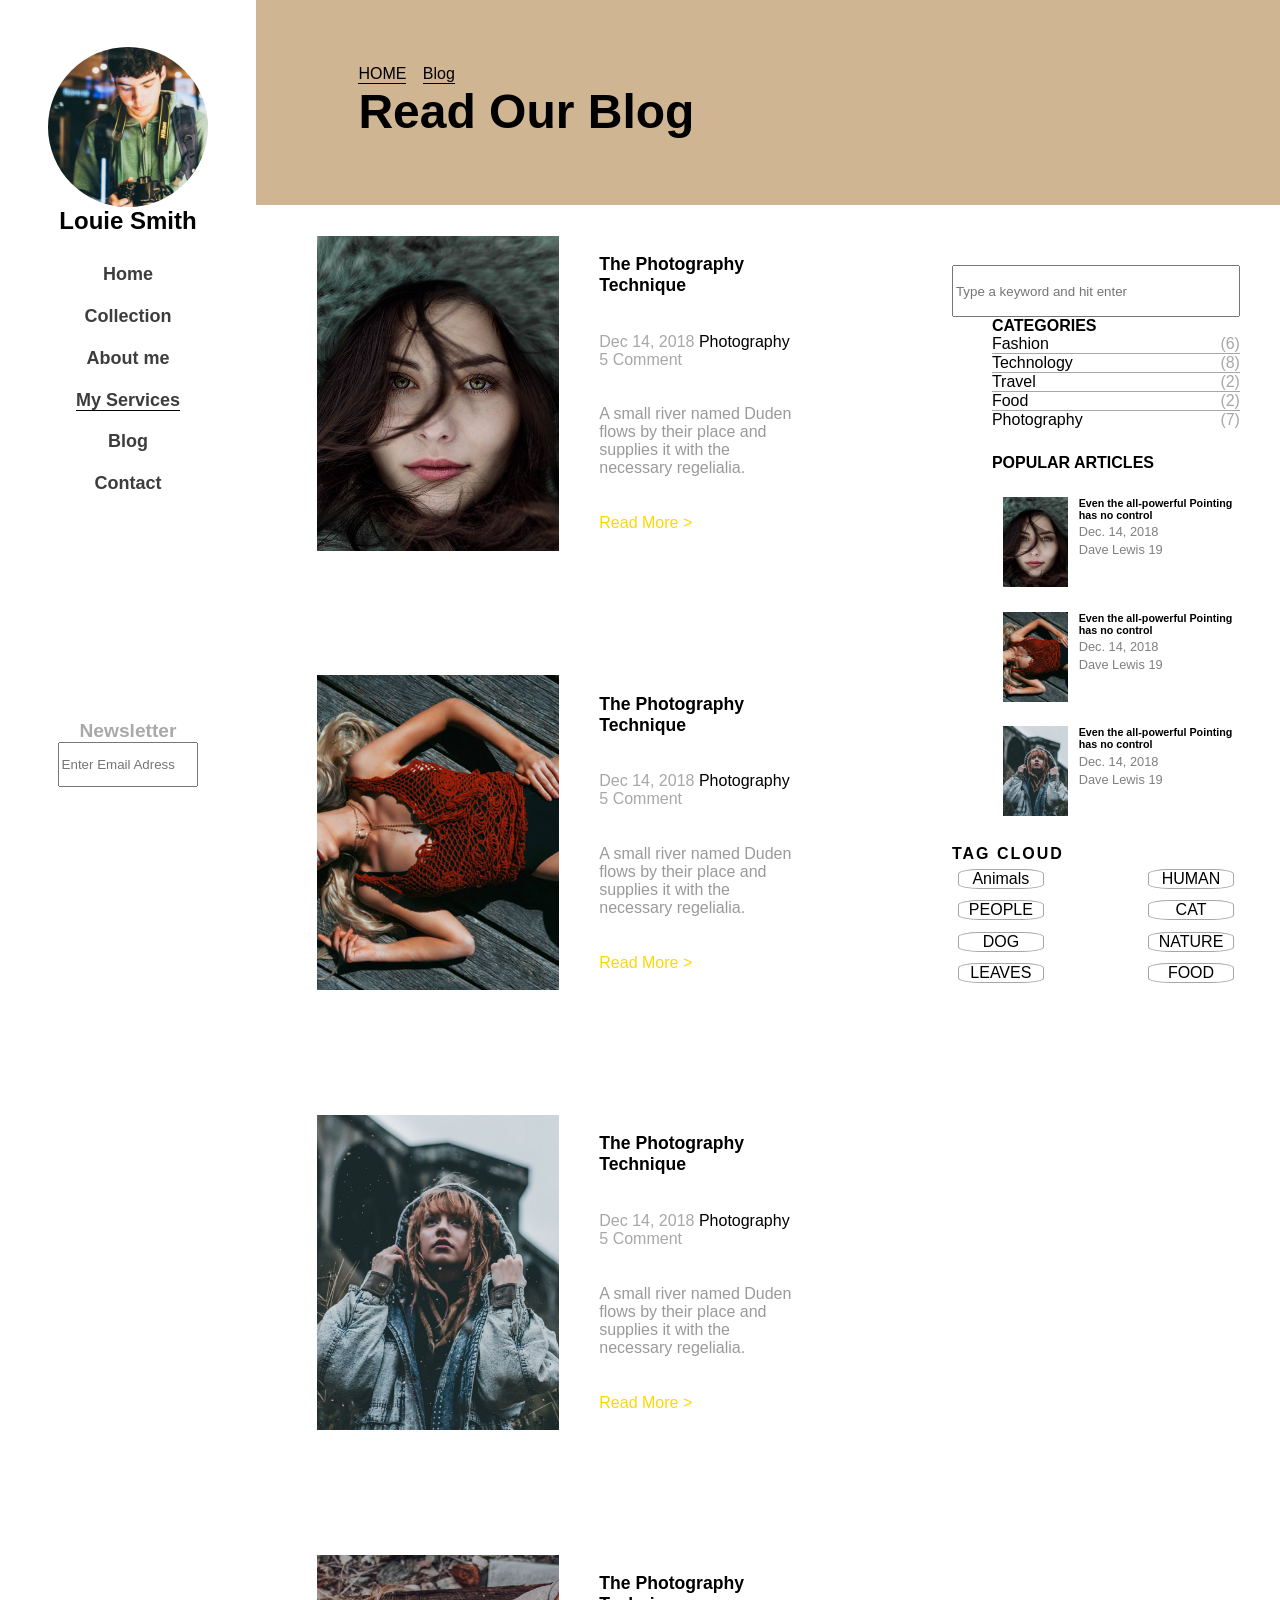
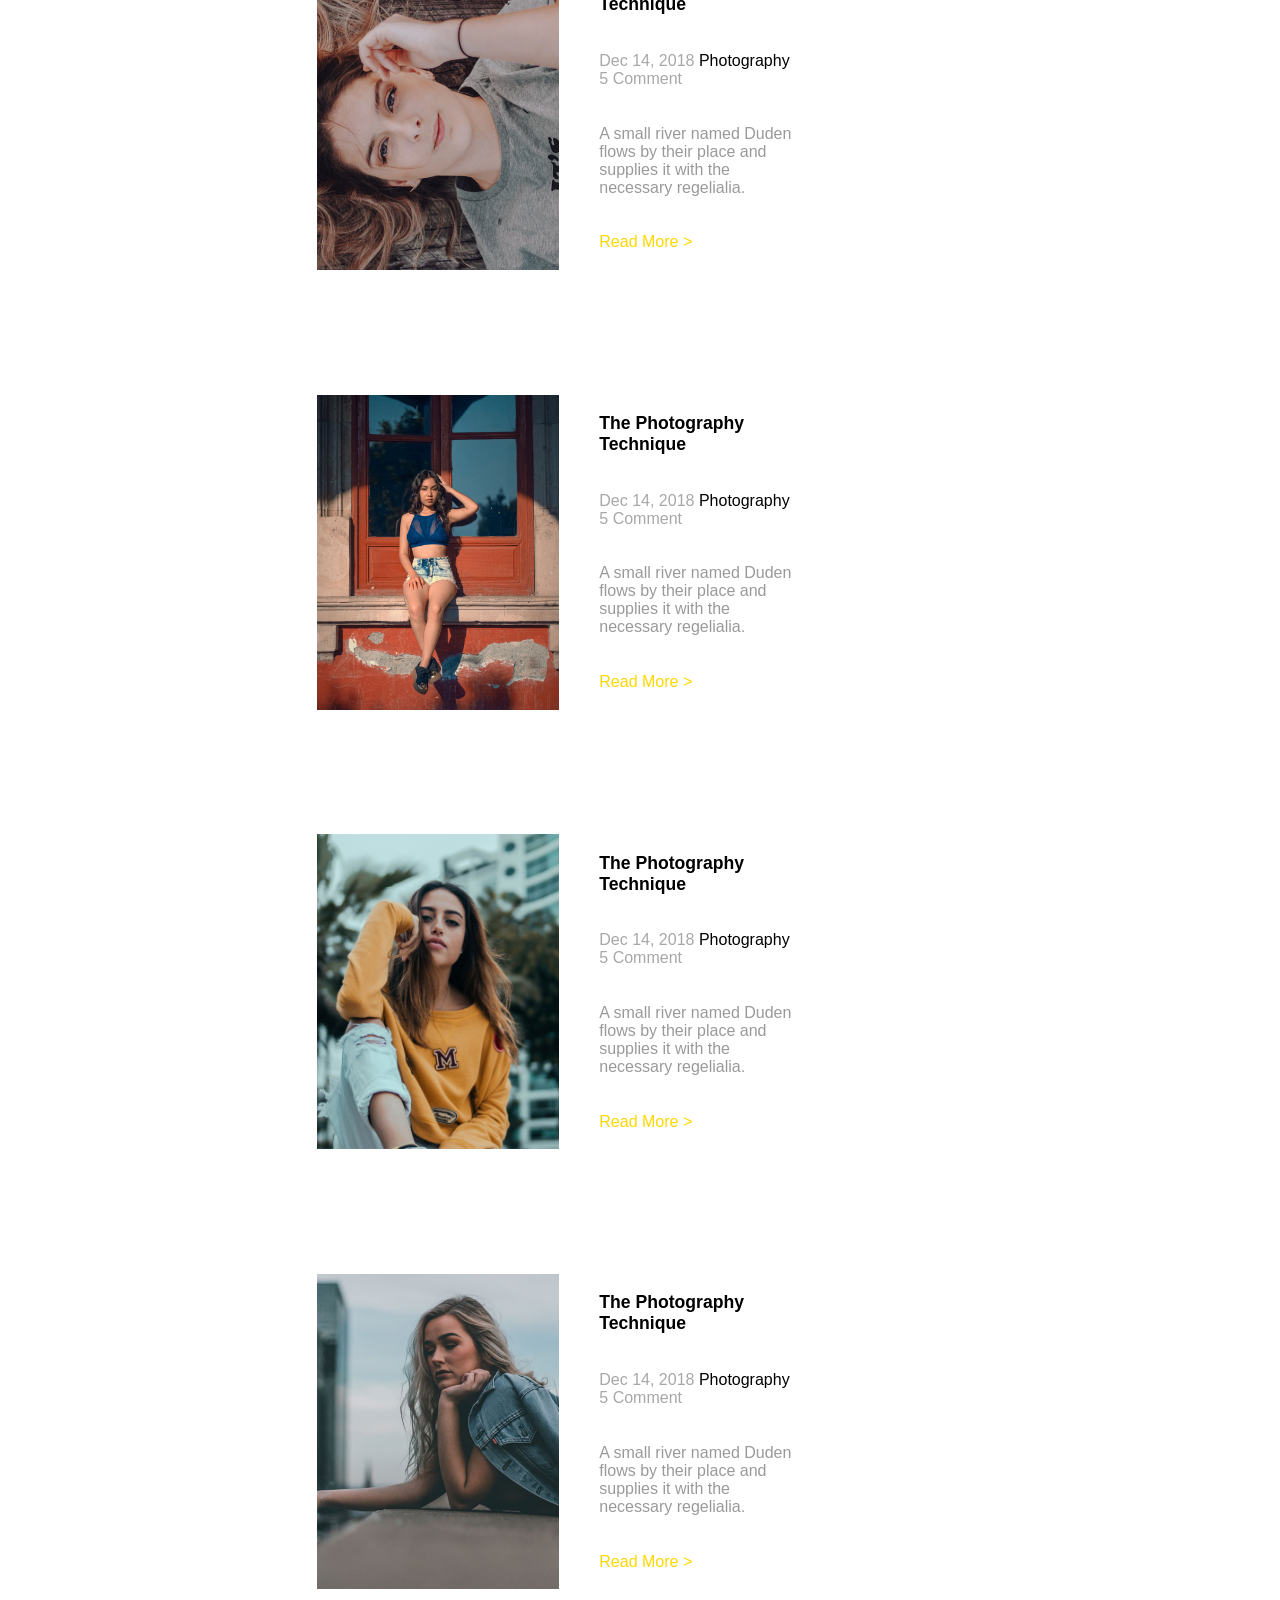
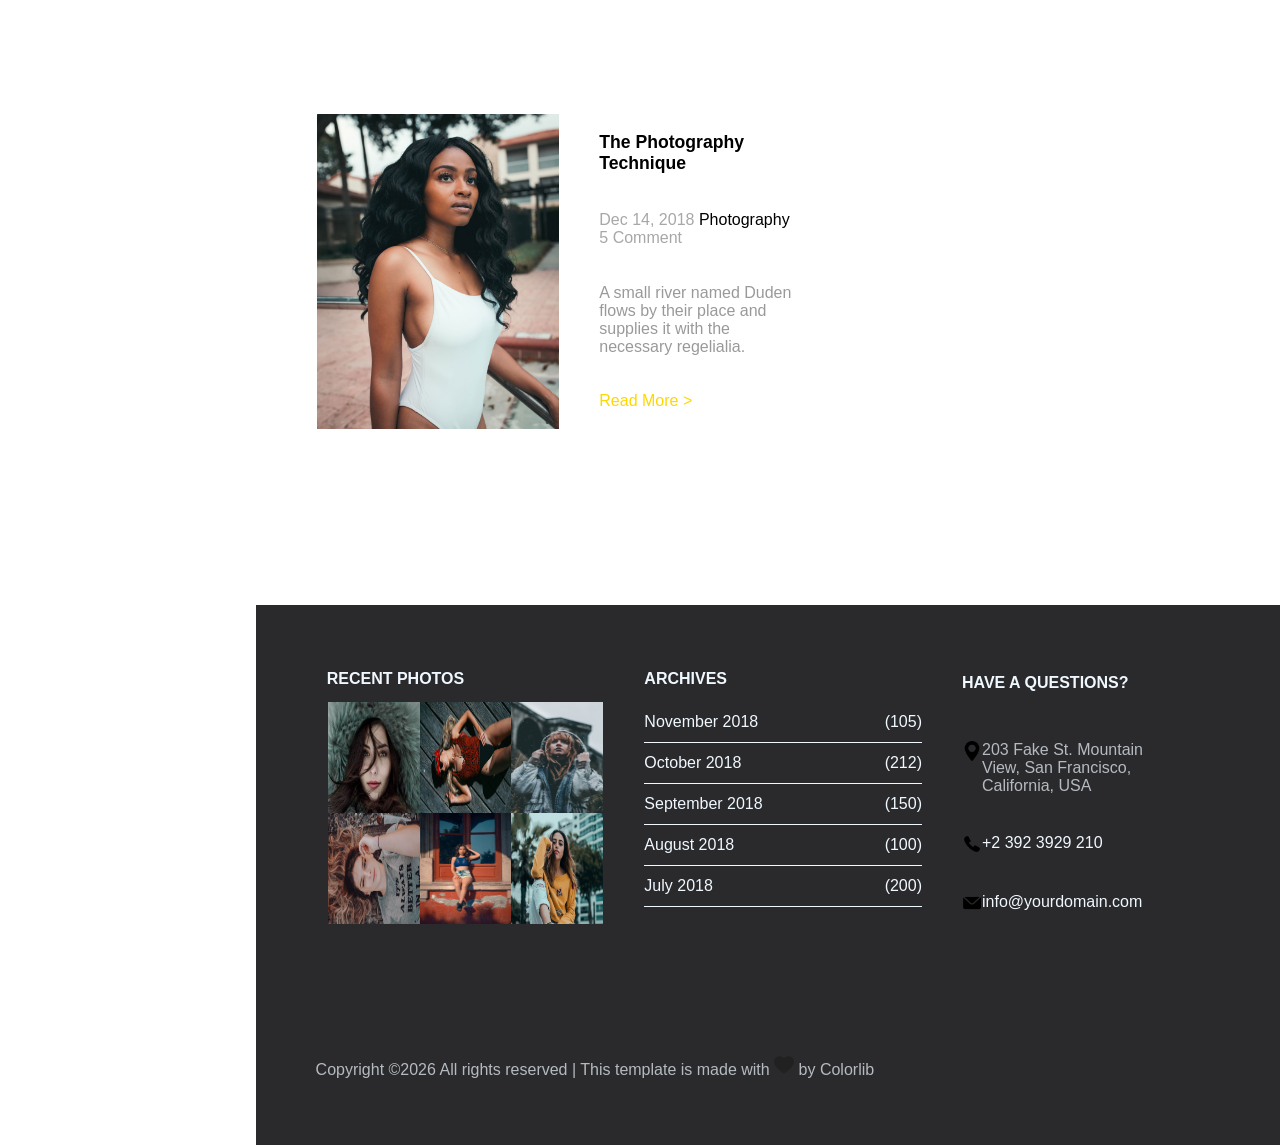
==== blog.html @ 42bf5a4b "Add files via upload" ====
<!DOCTYPE html>
<html lang="pt-br">
<head>
    <meta charset="UTF-8">
    <meta name="viewport" content="width=device-width, initial-scale=1.0">
    <link rel="stylesheet" href="blog.css">
    <link rel="preconnect" href="https://fonts.googleapis.com">
    <link rel="preconnect" href="https://fonts.gstatic.com" crossorigin>
    <link href="https://fonts.googleapis.com/css2?family=Herr+Von+Muellerhoff&display=swap" rel="stylesheet">
    <title>Atividade Display Flex</title>
</head>
<body>
        <main>
            <section id="barraLateral">
                <div id="parteCima">
                    <h1>
                        <a href="">
                            <img src="imagens/author.jpg" alt="">
                            <span>Louie Smith</span>
                        </a>
                    </h1>
                    <ul id="ListaLinks">
                        <li><a href="index.html">Home</a></li>
                        <li><a href="collection.html">Collection</a></li>
                        <li><a href="about.html">About me</a></li>
                        <li><a href="services.html" id="home">My Services</a></li>
                        <li><a href="blog.html">Blog</a></li>
                        <li><a href="">Contact</a></li>
                    </ul>
                </div>
                <div class="parteBaixo">
                    <h3>Newsletter</h3>
                    <input type="email" placeholder="Enter Email Adress">
                </div>
            </section>
            <div id="conteudoPrincipal">
                <section id="sec01">
                <div>
                  <a href="index.html">HOME</a>
                  <p>Blog</p>
                </div> 
                  <h1>Read Our Blog</h1>
                </section>

                <section id="sec02">
                        <div id="textos">
                            <div class="tamanho">
                                <div class="containerImg">
                                    <img src="imagens/image_1.jpg" alt="">
                                </div>
                                
                                <div class="acompImg">
                                    <h4><a href="">The Photography Technique</a></h4>
                                    <p class="p1">Dec 14, 2018   <span><a href="">Photography</a></span>   5 Comment</p>

                                    <p class="p2">A small river named Duden flows by
                                    their place and supplies it with the
                                    necessary regelialia.</p>
                                    <a href="" class="aSozinho">Read More ></a>
                                </div>
                            </div>

                            <div class="tamanho">
                                <div class="containerImg">
                                    <img src="imagens/image_2.jpg" alt="">
                                </div>
                                
                                <div class="acompImg">
                                    <h4><a href="">The Photography Technique</a></h4>
                                    <p class="p1">Dec 14, 2018   <span><a href="">Photography</a></span>   5 Comment</p>

                                    <p class="p2">A small river named Duden flows by
                                    their place and supplies it with the
                                    necessary regelialia.</p>
                                    <a href="" class="aSozinho">Read More ></a>
                                </div>
                            </div>

                            <div class="tamanho">
                                <div class="containerImg">
                                    <img src="imagens/image_3.jpg" alt="">
                                </div>
                                
                                <div class="acompImg">
                                    <h4><a href="">The Photography Technique</a></h4>
                                    <p class="p1">Dec 14, 2018   <span><a href="">Photography</a></span>   5 Comment</p>

                                    <p class="p2">A small river named Duden flows by
                                    their place and supplies it with the
                                    necessary regelialia.</p>
                                    <a href="" class="aSozinho">Read More ></a>
                                </div>
                            </div>

                            <div class="tamanho">
                                <div class="containerImg">
                                    <img src="imagens/image_4.jpg" alt="">
                                </div>
                                
                                <div class="acompImg">
                                    <h4><a href="">The Photography Technique</a></h4>
                                    <p class="p1">Dec 14, 2018   <span><a href="">Photography</a></span>   5 Comment</p>

                                    <p class="p2">A small river named Duden flows by
                                    their place and supplies it with the
                                    necessary regelialia.</p>
                                    <a href="" class="aSozinho">Read More ></a>
                                </div>
                            </div>

                            <div class="tamanho">
                                <div class="containerImg">
                                    <img src="imagens/image_5.jpg" alt="">
                                </div>
                                
                                <div class="acompImg">
                                    <h4><a href="">The Photography Technique</a></h4>
                                    <p class="p1">Dec 14, 2018   <span><a href="">Photography</a></span>   5 Comment</p>

                                    <p class="p2">A small river named Duden flows by
                                    their place and supplies it with the
                                    necessary regelialia.</p>
                                    <a href="" class="aSozinho">Read More ></a>
                                </div>
                            </div>

                            <div class="tamanho">
                                <div class="containerImg">
                                    <img src="imagens/image_6.jpg" alt="">
                                </div>
                                
                                <div class="acompImg">
                                    <h4><a href="">The Photography Technique</a></h4>
                                    <p class="p1">Dec 14, 2018   <span><a href="">Photography</a></span>   5 Comment</p>

                                    <p class="p2">A small river named Duden flows by
                                    their place and supplies it with the
                                    necessary regelialia.</p>
                                    <a href="" class="aSozinho">Read More ></a>
                                </div>
                            </div>

                            <div class="tamanho">
                                <div class="containerImg">
                                    <img src="imagens/image_7.jpg" alt="">
                                </div>
                                
                                <div class="acompImg">
                                    <h4><a href="">The Photography Technique</a></h4>
                                    <p class="p1">Dec 14, 2018   <span><a href="">Photography</a></span>   5 Comment</p>

                                    <p class="p2">A small river named Duden flows by
                                    their place and supplies it with the
                                    necessary regelialia.</p>
                                    <a href="" class="aSozinho">Read More ></a>
                                </div>
                            </div>

                            <div class="tamanho">
                                <div class="containerImg">
                                    <img src="imagens/image_8.jpg" alt="">
                                </div>
                                
                                <div class="acompImg">
                                    <h4><a href="">The Photography Technique</a></h4>
                                    <p class="p1">Dec 14, 2018   <span><a href="">Photography</a></span>   5 Comment</p>

                                    <p class="p2">A small river named Duden flows by
                                    their place and supplies it with the
                                    necessary regelialia.</p>
                                    <a href="" class="aSozinho">Read More ></a>
                                </div>
                            </div>

                        </div>
                        <div id="infos">
                            <input type="text" name="" id="" placeholder="Type a keyword and hit enter">

                            <ul class="ulBlog">
                                <li>
                                    <h4>CATEGORIES</h4>
                                </li>
                                <li class="borda">
                                    <p>Fashion</p> <span>(6)</span>
                                </li>
                                <li class="borda">
                                    <p>Technology</p> <span>(8)</span>
                                </li>
                                <li class="borda">
                                    <p>Travel</p> <span>(2)</span>
                                </li>
                                <li class="borda">
                                    <p>Food</p> <span>(2)</span>
                                </li>
                                <li>
                                    <p>Photography</p> <span>(7)</span>
                                </li>
                            </ul>

                            <ul id="artigosPop">
                                <li><h4>POPULAR ARTICLES</h4></li>
                                <li>
                                    <div class="tamanho1">
                                            <div class="containerImg1">
                                                <img src="imagens/image_1.jpg" alt="">
                                            </div>
                                
                                            <div class="acompImg1">
                                                <a href="">
                                                    <h6>
                                                        Even the all-powerful Pointing has no control
                                                    </h6>

                                                    <p class="p11">Dec. 14, 2018</p>
                                                    <p class="p21">Dave Lewis <span>19</span></p>
                                                </a>
                                            </div>
                                    </div>
                                </li>

                                <li>
                                    <div class="tamanho1">
                                            <div class="containerImg1">
                                                <img src="imagens/image_2.jpg" alt="">
                                            </div>
                                
                                            <div class="acompImg1">
                                                <a href="">
                                                    <h6>
                                                        Even the all-powerful Pointing has no control
                                                    </h6>

                                                    <p class="p11">Dec. 14, 2018</p>
                                                    <p class="p21">Dave Lewis <span>19</span></p>
                                                </a>
                                            </div>
                                    </div>
                                </li>

                                <li>
                                    <div class="tamanho1">
                                            <div class="containerImg1">
                                                <img src="imagens/image_3.jpg" alt="">
                                            </div>
                                
                                            <div class="acompImg1">
                                                <a href="">
                                                    <h6>
                                                        Even the all-powerful Pointing has no control
                                                    </h6>

                                                    <p class="p11">Dec. 14, 2018</p>
                                                    <p class="p21">Dave Lewis <span>19</span></p>
                                                </a>
                                            </div>
                                    </div>
                                </li>
                            </ul>

                            <div id="tagCloud">
                                <h6>TAG CLOUD</h6>
                                <div>
                                    <p>Animals</p>
                                    <p>HUMAN</p>
                                    <p>PEOPLE</p>
                                    <p>CAT</p>
                                    <p>DOG</p>
                                    <p>NATURE</p>
                                    <p>LEAVES</p>
                                    <p>FOOD</p>
                                </div>
                            </div>
                        </div>
                </section>

                <section id="sec03">
                    <ul id="ul01">
                        <li><p>RECENT PHOTOS</p></li>
                        <li>
                            <div id="galeria">
                                <img src="imagens/image_1.jpg" alt="img">
                                <img src="imagens/image_2.jpg" alt="img">
                                <img src="imagens/image_3.jpg" alt="img">

                                <img src="imagens/image_4.jpg" alt="img">
                                <img src="imagens/image_5.jpg" alt="img">
                                <img src="imagens/image_6.jpg" alt="img">
                            </div>
                        </li>
                    </ul>

                    <ul id="ul02">
                        <li><h4 id="archives">ARCHIVES</h4></li>
                        
                        <li>
                            <p><span>November 2018</span> <span class="span1">(105)</span><br></p>
                            <p><span>October 2018</span> <span class="span1">(212)</span><br></p>
                            <p><span>September 2018</span> <span class="span1">(150)</span><br></p>
                            <p><span>August 2018</span> <span class="span1">(100)</span><br></p>
                            <p><span>July 2018</span> <span class="span1">(200)</span></p>
                        </li>
                    </ul>
                    
                    <ul id="ul03">
                        <li><p id="have">HAVE A QUESTIONS?</p></li>
                        
                        <li> <img src="imagens/pontodemapa.png" alt=""> <p id="endereco">	203 Fake St. Mountain View, San Francisco, California, USA</p></li>
                        
                        <li id="telefone"> <img src="imagens/telefone.png" alt=""> <p> <a href="">+2 392 3929 210</a></p></li>
                
                        <li id="email"> <img src="imagens/email.png" alt=""> <p> <a href="">info@yourdomain.com</a></p></li>
                    </ul>

                    <p id="copy">Copyright ©2026 All rights reserved | This template is made with <span><img src="imagens/coracao.png" alt=""></span> by Colorlib</p>
                </section>
            </div>
        </main>
</body>
</html>
---- blog.css ----
* {
    margin: 0%;
    font-family:'Poppins', Arial, sans-serif;
    box-sizing: border-box;
}

main {
    width: 100%;
    height: 100%;
    display: flex;
}

#barraLateral {
width: 20%;
position: sticky;
top: 0%;
display: flex;
flex-direction: column;
align-items: center;
height: 70vh;
justify-content: space-around;
}

#parteCima {
    width: 100%;
    display: flex;
    flex-direction: column;
    align-items: center;
    justify-content: space-around;
}
#parteCima h1 {
    padding-bottom: 40%;
}

#barraLateral h1 {
    width: 45%;
    height: 10%;
}
#barraLateral h1 a {
    width: 100%;
    height: 100%;
    text-decoration: none;
    display: flex;
    flex-direction: column;
    align-items: center;
}
#barraLateral h1 a span {
    width: 150%;
    height: 100%;
    font-size: x-large;
    font-weight: 800;
    color: #000000;
    text-align: center;
}
#barraLateral img {
    width: 160px;
    height: 160px;
    object-fit: cover;
    border-radius: 50%;
}
#ListaLinks {
    list-style: none;
    text-align: center;
    padding: 0%;
}
#ListaLinks li {
    margin-top: 20%;
}
#ListaLinks a {
    text-decoration: none;
    color: rgb(61, 61, 61);
    font-size: large;
    font-weight: 700;
}
#ListaLinks a:hover {
    border-bottom: 1px solid black;
}
#home {
    border-bottom: 1px solid black;
}
.parteBaixo {
    width: 55%;
    height: 10vh;
    display: flex;
    flex-direction: column;
    margin-top: 70%;
}
.parteBaixo h3 {
    width: 100%;
    height: 1vh;
    color: darkgrey;
    font-size: larger;
    font-weight: 700;
    text-align: center;
    padding-bottom: 15%;
}
.parteBaixo input {
    width: 100%;
    height: 5vh;
}

#conteudoPrincipal {
width: 80%;
height: 250vh;
flex-direction: column;
justify-content: space-between;
}

#sec01 {
    width: 100%;
    height: 20vh;
    display: flex;
    flex-direction: column;
    justify-content: center;
    background-color: rgb(207, 181, 146);
    padding: 10%;
}
#sec01 div {
    display: flex;
}
#sec01 p {
    margin-left: 2%;
    color: black;
    border-bottom: #000000 solid 1px;
}
#sec01 a {
    text-decoration: none;
    color: black;
    border-bottom: #000000 solid 1px;
}
#sec01 h1 {
    font-size: 3em;
}

#sec02 {
    width: 100%;
    height: 400vh;
    display: flex;
    justify-content: center;
    align-items: center;
    padding-top: 3%;
    padding-bottom: 5%;
    padding-left: 2%;
    padding-right: 1%;
}
.tamanho {
    width: 100%;
    height: 35vh;
    display: flex;
}
#textos {
    width: 65%;
    height: 100%;
    display: flex;
    flex-wrap: wrap;
    justify-content: space-between;
}
.containerImg {
    width: 50%;
    height: 100%;
    display: flex;
    justify-content: center;
}
.containerImg img {
    width: 75%;
    height: 100%;
    object-fit: cover;
}
.acompImg {
    width: 30%;
    height: 100%;
    display: flex;
    flex-direction: column;
    justify-content: space-around;
}
.acompImg h4 {
    font-size: 1.1em;
}
.acompImg h4 a {
    text-decoration: none;
    color: #000;
}
.p1 {
    color: #a7a7a7;
    text-align: left;
}
.p1 a {
    text-decoration: none;
    color: #000;
}
.p2 {
    opacity: 40%;
    color: black;
    text-align: left;
    font-weight: 500;
}
.aSozinho {
    text-decoration: none;
    color: gold;
}

#infos {
    width: 35%;
    height: 100%;
    padding: 3%;
}
#infos input {
    width: 100%;
    height: 1.5%;
}
.ulBlog {
    display: flex;
    flex-direction: column;
    justify-content: space-between;
}
.ulBlog li {
    list-style: none;
    display: flex;
}
.borda {
    border-bottom: #a7a7a7 solid 1px;
}
.ulBlog:first-child {
    margin-bottom: 10%;
}
.ulBlog p {
    width: 50%;
}
.ulBlog span {
    width: 50%;
    color: #a7a7a7;
    text-align: end;
}

#artigosPop {
    width: 100%;
}
#artigosPop li {
    list-style: none;
    width: 100%;
    margin-top: 10%;
}
.tamanho1 {
    width: 100%;
    height: 10vh;
    display: flex;
}
.containerImg1 {
    width: 50%;
    height: 100%;
    display: flex;
    justify-content: center;
}
.containerImg1 img {
    width: 75%;
    height: 100%;
    object-fit: cover;
}
#artigosPop a {
    text-decoration: none;
    color: #000;
    display: flex;
    flex-direction: column;
    justify-content: space-between;
}
#artigosPop p {
    font-size: 0.8em;
    color: black;
    opacity: 50%;
    margin-top: 2%;
}

#tagCloud {
    width: 100%;
    height: 15vh;
    display: flex;
    flex-direction: column;
    margin-top: 10%;
}
#tagCloud h6 {
    font-size: 1em;
    letter-spacing: 2px;
}
#tagCloud div {
    display: flex;
    flex-wrap: wrap;
    justify-content: space-between;
}
#tagCloud p {
    width: 30%;
    margin: 2%;
    text-align: center;
    border: #a7a7a7 solid 1px;
    border-radius: 25%;
}

#sec03 {
    width: 100%;
    height: 60vh;
    background-color:rgb(42, 42, 44);
    display: flex;
    flex-wrap: wrap;
    align-items: center;
    padding: 3%;
}
#sec03 ul {
    width: 33%;
    height: 66%;
}
#sec03 ul li {
    list-style: none;
}
#ul01:first-child p {
    color: aliceblue;
    font-weight: 600;
    margin-bottom: 5%;
}
#ul01:last-child {
    width: 100%;
    height: 100%;
}
#galeria {
    width: 100%;
    height: 100%;
    display: flex;
    flex-wrap: wrap;
    justify-content: center;
}
#galeria img {
    width: 33%;
    height: 110.94px;
}

#ul02 {
    display: flex;
    flex-direction: column;
}
#archives{
    color: aliceblue;
    font-weight: 600;
    margin-bottom: 5%;
}
#ul02 p {
    width: 100%;
    color: aliceblue;
    border-bottom: aliceblue solid 1px;
    line-height: 250%;
    display: flex;
    justify-content: center;
}
#ul02 span {
    width: 50%;
}
.span1 {
    text-align: end;
}

#ul03 {
    display: flex;
    flex-direction: column;
    align-items: flex-start;
    justify-content: space-evenly;
    align-self: flex-start;
}
#ul03 li {
    width: 70%;
    display: flex;
}
#ul03 a {
    text-decoration: none;
    color: aliceblue;
}
#ul03 img {
    width: 20px;
    height: 20px;
}

#have {
    color: aliceblue;
    font-weight: 600;
    margin-bottom: 5%;
}
#endereco {
    color: aliceblue;
    opacity: 70%;
}

#copy {
    color: aliceblue;
    opacity: 70%;
    margin-left: 3%;
}
#copy span img{
    width: 20px;
    height: 20px;
    opacity: 30%;
}
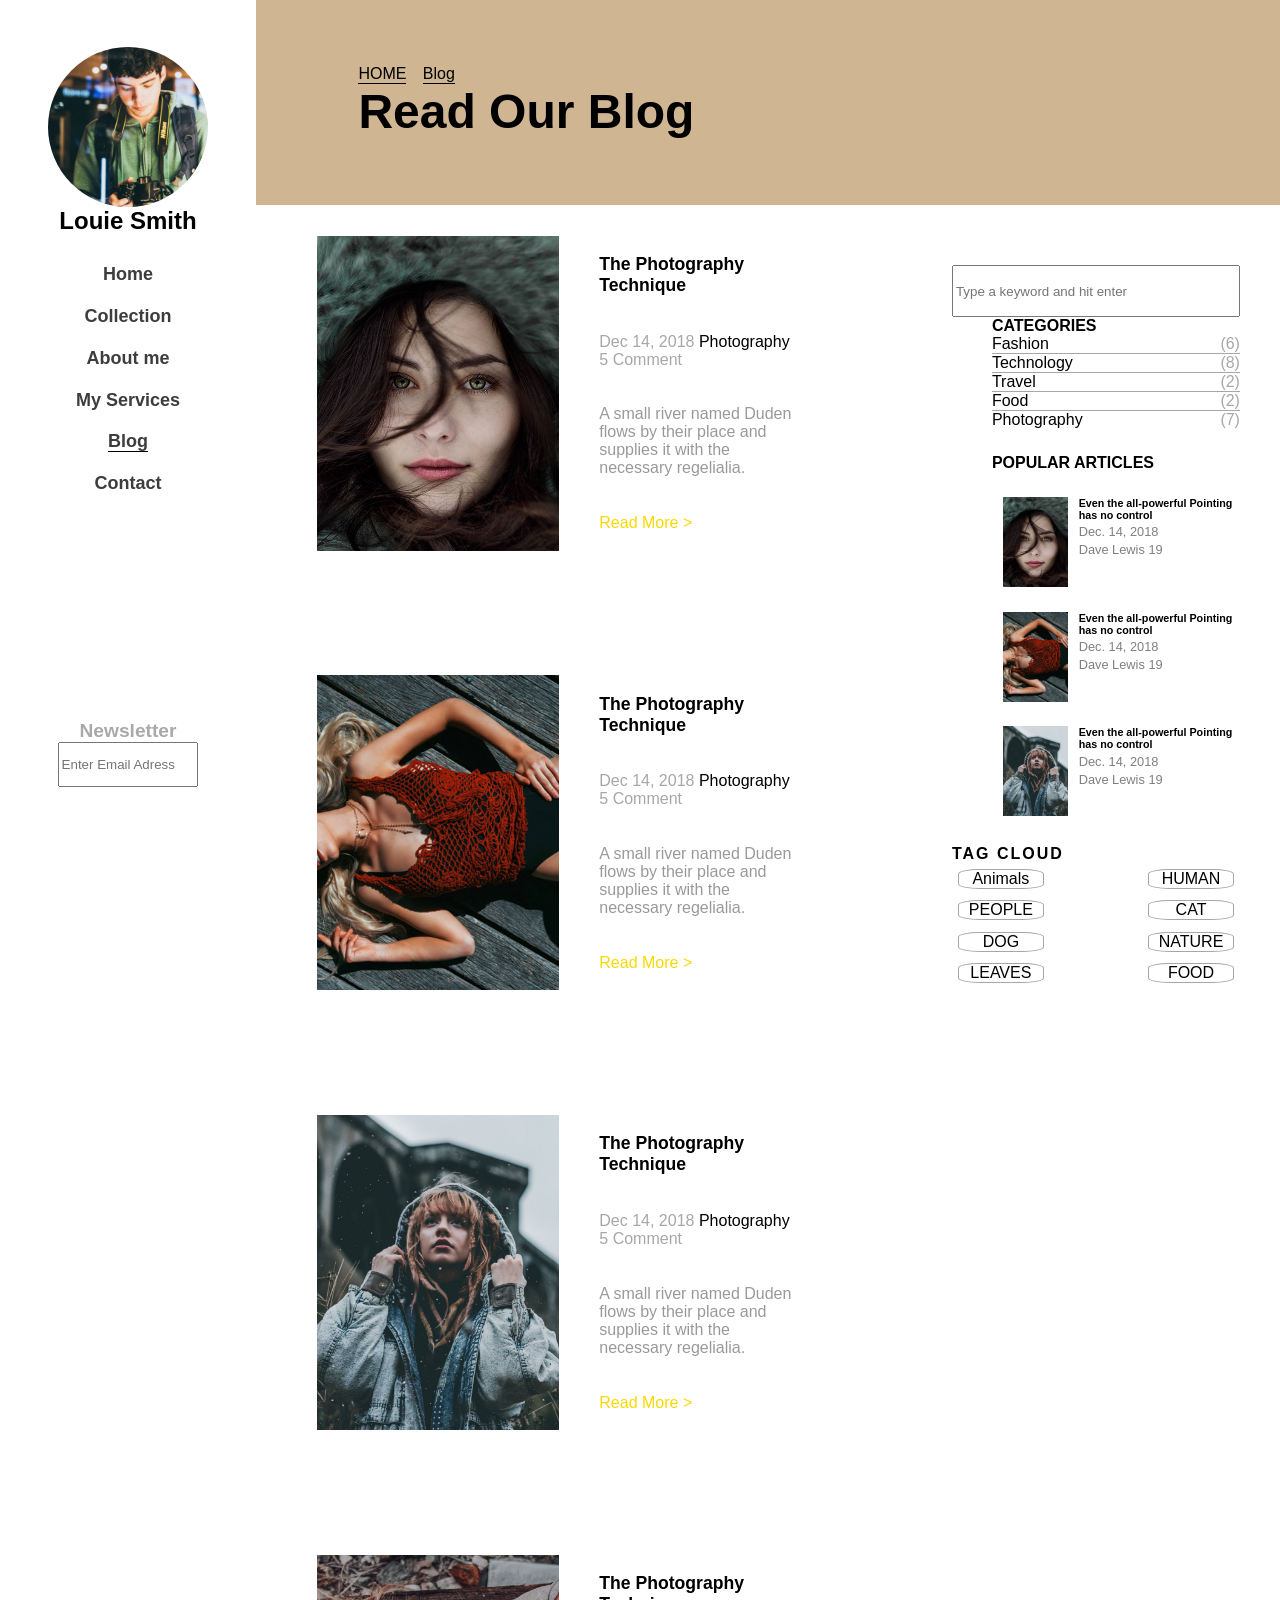
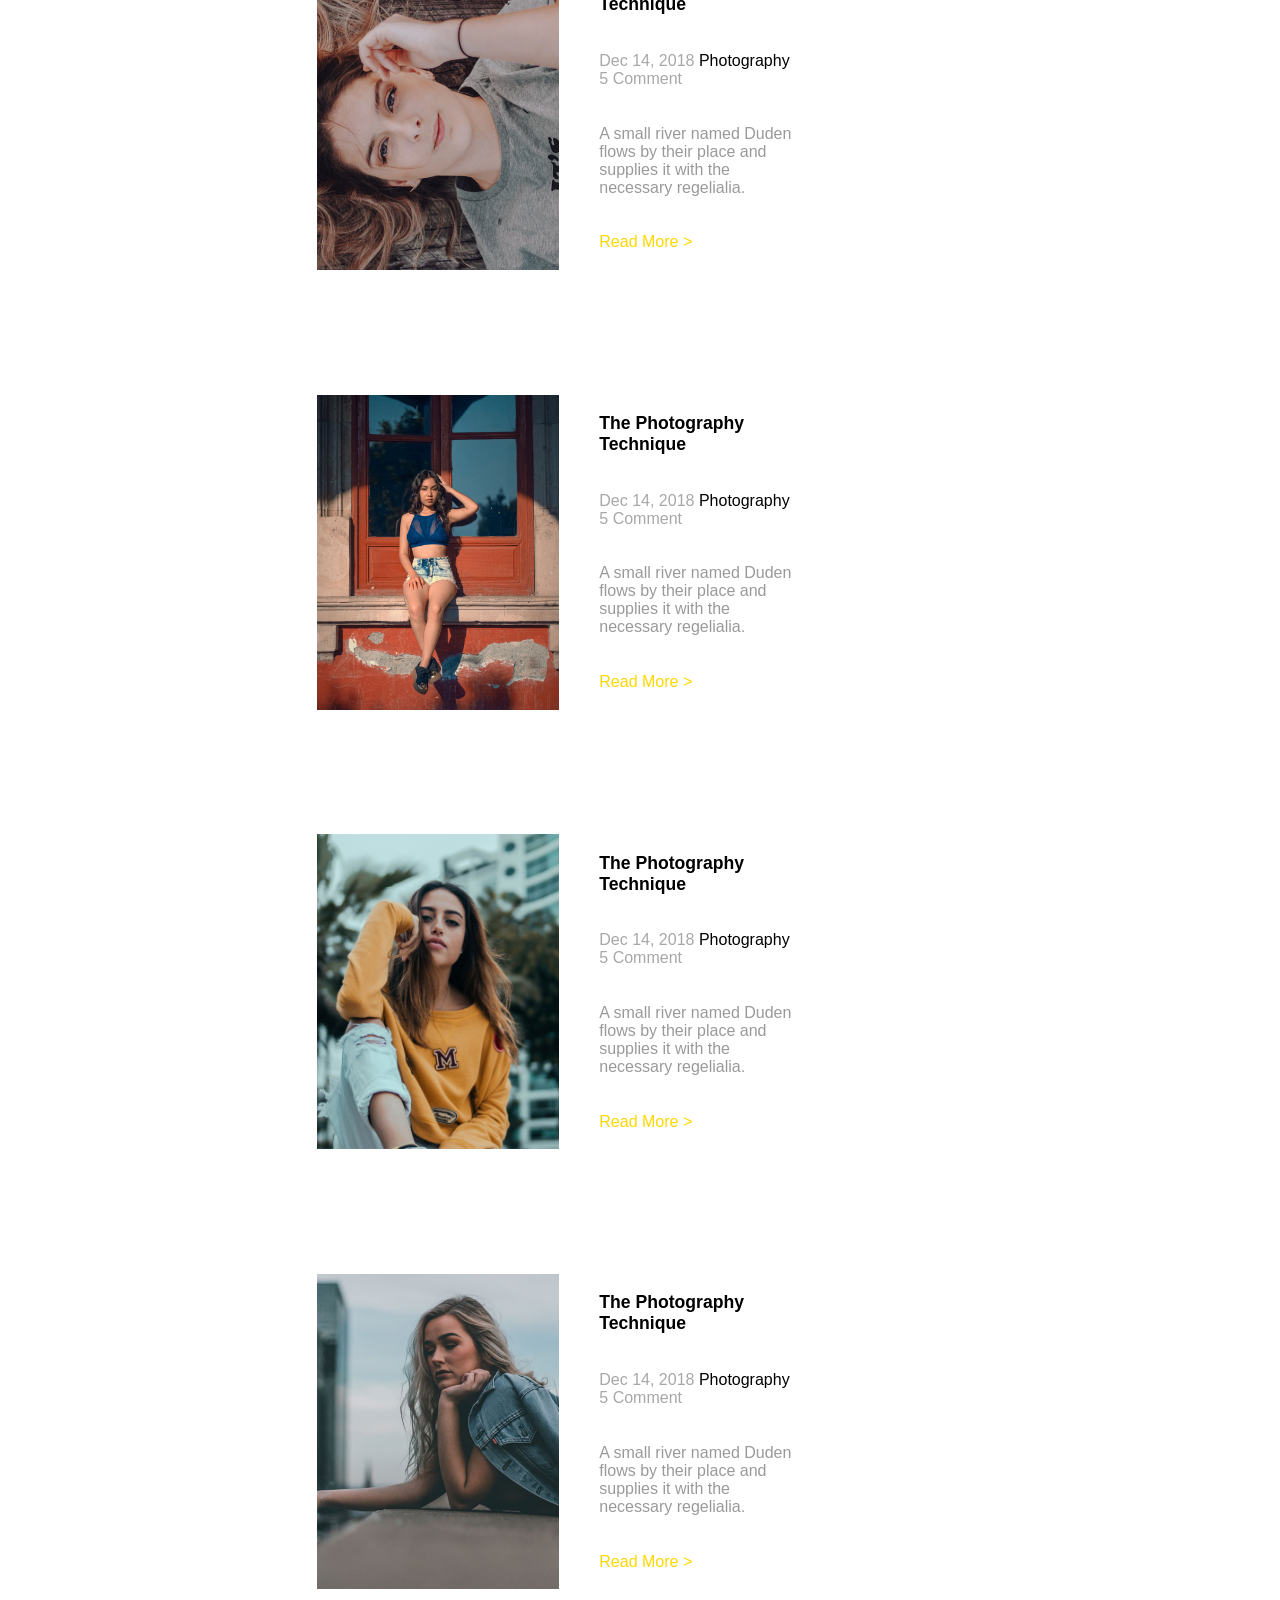
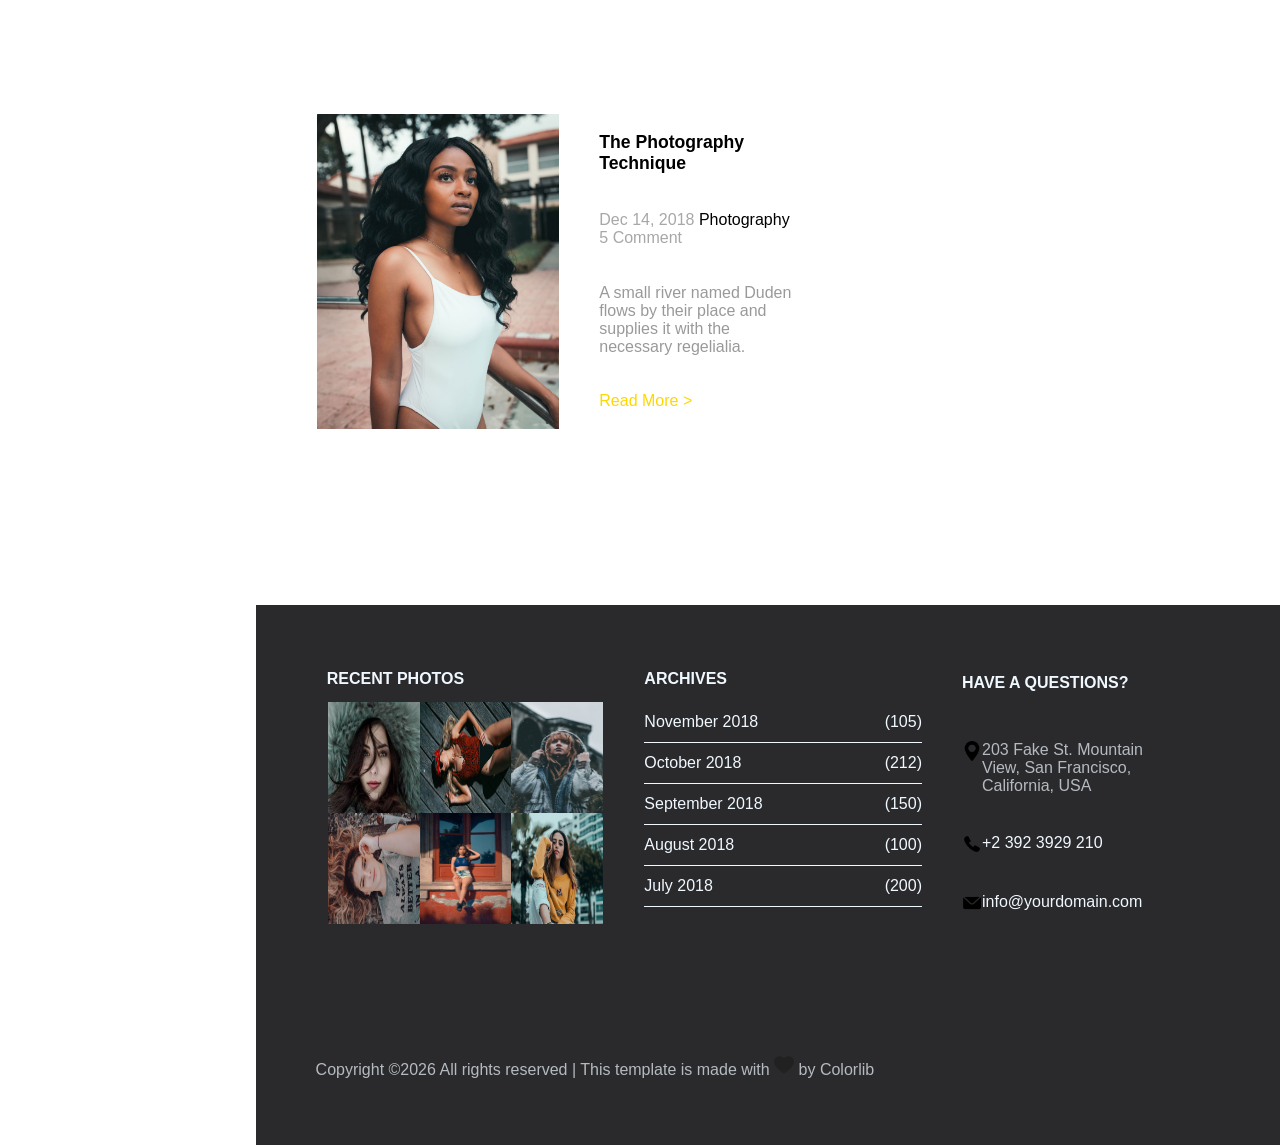
==== commit 8784e1c6: "Update blog.html" ====
--- a/blog.html
+++ b/blog.html
@@ -23,8 +23,8 @@
                         <li><a href="index.html">Home</a></li>
                         <li><a href="collection.html">Collection</a></li>
                         <li><a href="about.html">About me</a></li>
-                        <li><a href="services.html" id="home">My Services</a></li>
-                        <li><a href="blog.html">Blog</a></li>
+                        <li><a href="services.html">My Services</a></li>
+                        <li><a href="blog.html" id="home">Blog</a></li>
                         <li><a href="">Contact</a></li>
                     </ul>
                 </div>
@@ -316,4 +316,4 @@
             </div>
         </main>
 </body>
-</html>+</html>
